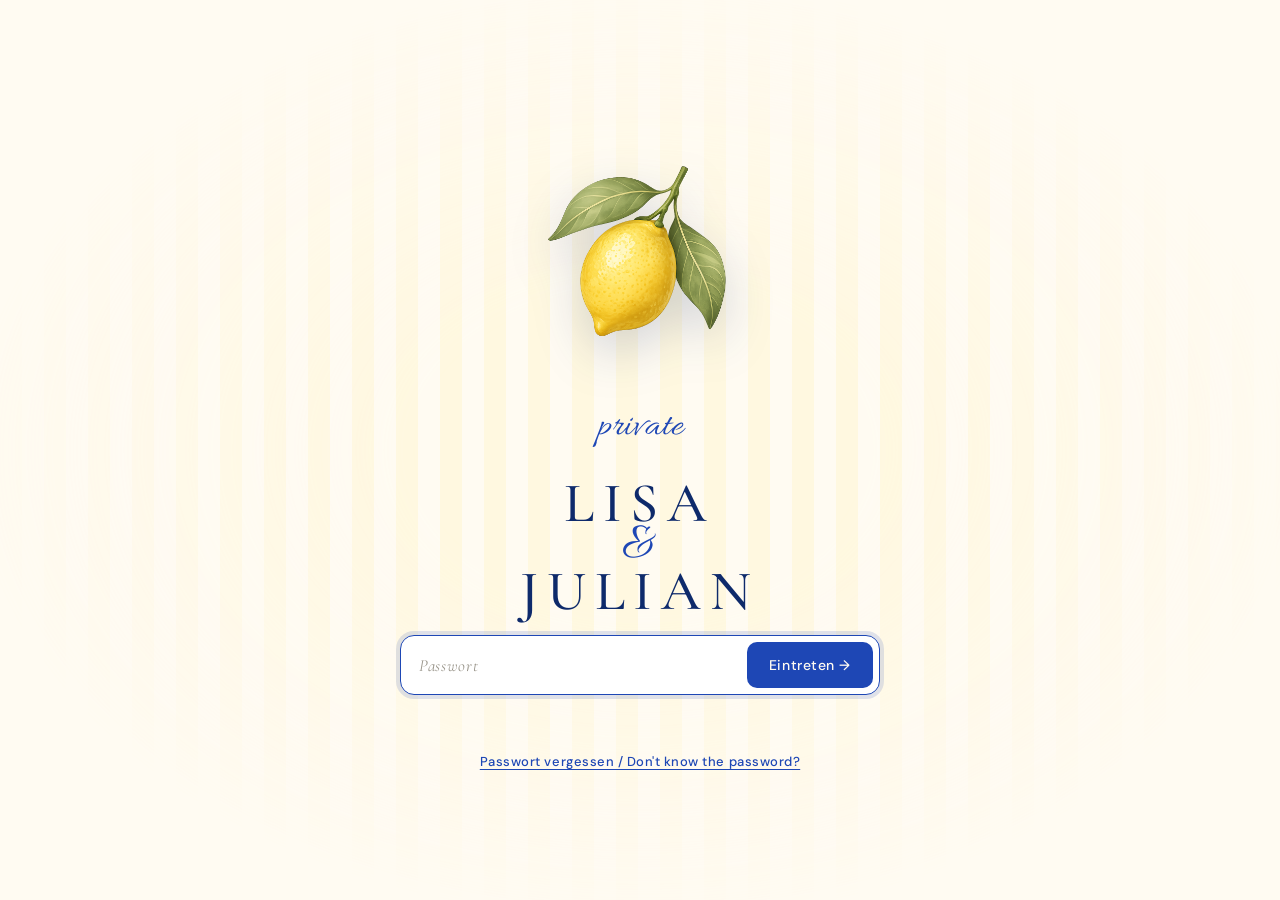
==== gate.html @ 46e2b334 "Add La Dolce Vita wedding website with hero photo Full static site: React 18 + Babel via CDN, no bui" ====
<!doctype html>
<html lang="de">
<head>
  <meta charset="utf-8" />
  <meta name="viewport" content="width=device-width, initial-scale=1" />
  <title>Lisa &amp; Julian · private Einladung</title>
  <link rel="icon" type="image/svg+xml" href="assets/logo-monogram.svg" />
  <link rel="stylesheet" href="colors_and_type.css" />

  <!-- Resources referenced as STRINGS — lifted for standalone bundling -->
  <meta name="ext-resource-dependency" content="assets/lemon.png" data-resource-id="lemonHero" />

  <!-- Standalone splash / no-JS fallback -->
  <template id="__bundler_thumbnail" data-bg-color="#FFFBF2">
    <svg viewBox="0 0 1200 800" xmlns="http://www.w3.org/2000/svg">
      <defs>
        <pattern id="stripe" patternUnits="userSpaceOnUse" width="44" height="44">
          <rect width="22" height="44" fill="#FFF4C9" />
          <rect x="22" width="22" height="44" fill="#FFFBF2" />
        </pattern>
      </defs>
      <rect width="1200" height="800" fill="#FFFBF2" />
      <rect x="350" y="120" width="500" height="500" rx="250" fill="url(#stripe)" stroke="#1E47B5" stroke-width="6" />
      <!-- simple stylized lemon -->
      <ellipse cx="600" cy="370" rx="120" ry="100" fill="none" stroke="#1E47B5" stroke-width="14" />
      <path d="M540 290 Q540 230 600 240 Q660 230 660 290" fill="none" stroke="#1E47B5" stroke-width="12" stroke-linecap="round" />
      <text x="600" y="720" text-anchor="middle" font-family="serif" font-size="64" letter-spacing="14" fill="#0E2A6B" font-weight="500">LISA &amp; JULIAN</text>
    </svg>
  </template>

  <style>
    html, body { height: 100%; }
    body {
      margin: 0;
      background: var(--bg-page);
      font-family: var(--font-sans);
      color: var(--fg-default);
      display: grid;
      place-items: center;
      padding: var(--space-5);
      box-sizing: border-box;
      overflow-x: hidden;
    }

    /* Soft yellow-stripe wash behind everything, gently masked */
    body::before {
      content: '';
      position: fixed; inset: 0;
      background: var(--pattern-stripes-yellow);
      opacity: 0.45;
      z-index: 0;
      -webkit-mask-image: radial-gradient(ellipse 70% 70% at center, black 25%, transparent 75%);
              mask-image: radial-gradient(ellipse 70% 70% at center, black 25%, transparent 75%);
      pointer-events: none;
    }

    .gate {
      position: relative;
      z-index: 1;
      width: 100%;
      max-width: 480px;
      text-align: center;
      display: flex;
      flex-direction: column;
      align-items: center;
      gap: var(--space-4);
      animation: rise 700ms var(--ease-out) both;
    }
    @keyframes rise {
      from { opacity: 0; transform: translateY(12px); }
      to   { opacity: 1; transform: translateY(0); }
    }

    /* Tiny top mark — guests immediately know they are on the right page */
    .gate-mark {
      display: inline-flex;
      align-items: baseline;
      gap: 6px;
      font: 500 13px/1 var(--font-sans);
      letter-spacing: 0.22em;
      text-transform: uppercase;
      color: var(--color-cobalt);
      background: rgba(255, 251, 242, 0.8);
      border: 1px solid var(--border-soft);
      padding: 8px 16px;
      border-radius: 999px;
      box-shadow: var(--shadow-xs);
    }
    .gate-mark .amp {
      font-family: var(--font-script);
      font-weight: 400;
      font-size: 22px;
      letter-spacing: 0;
      color: var(--color-cobalt);
      text-transform: none;
      line-height: 0;
      vertical-align: -3px;
    }

    /* Lemon hero — transparent illustration, floats free */
    .gate-lemon {
      width: 260px;
      max-width: 60vw;
      animation: lemonSway 8s ease-in-out infinite alternate;
      transform-origin: 50% 90%;
    }
    .gate-lemon img {
      width: 100%;
      height: auto;
      display: block;
      filter: drop-shadow(0 18px 24px rgba(14, 42, 107, 0.18));
    }
    @keyframes lemonSway {
      from { transform: rotate(-3deg); }
      to   { transform: rotate(3deg); }
    }

    /* Wordmark */
    .gate-names {
      font-family: var(--font-serif);
      font-weight: 500;
      font-size: clamp(40px, 8vw, 56px);
      line-height: 1;
      letter-spacing: 0.16em;
      color: var(--color-ink);
      display: flex;
      flex-direction: column;
      align-items: center;
      margin: var(--space-2) 0 0;
    }
    .gate-amp {
      font-family: var(--font-script);
      font-weight: 400;
      color: var(--color-cobalt);
      font-size: 0.95em;
      letter-spacing: 0;
      line-height: 0.7;
      margin: -0.05em 0;
    }
    .gate-meta {
      font: 500 11px/1 var(--font-sans);
      letter-spacing: 0.28em;
      text-transform: uppercase;
      color: var(--color-cobalt);
      margin-top: -2px;
    }

    .gate-subtitle {
      font: italic 17px/1.5 var(--font-serif);
      color: var(--color-muted);
      max-width: 32ch;
      margin: var(--space-2) 0 var(--space-3);
    }

    /* Password form */
    .gate-form {
      width: 100%;
      display: flex;
      flex-direction: column;
      gap: 10px;
      align-items: stretch;
    }
    .gate-input-row {
      display: flex;
      gap: 8px;
      background: #fff;
      border: 1.5px solid var(--border-mid);
      border-radius: 14px;
      padding: 6px 6px 6px 18px;
      transition: border-color 160ms, box-shadow 160ms;
    }
    .gate-input-row:focus-within {
      border-color: var(--color-cobalt);
      box-shadow: 0 0 0 4px rgba(30, 71, 181, 0.14);
    }
    .gate-input-row.is-wrong {
      animation: shake 360ms cubic-bezier(.36,.07,.19,.97);
      border-color: #C8543A;
      box-shadow: 0 0 0 4px rgba(200, 84, 58, 0.16);
    }
    @keyframes shake {
      10%, 90% { transform: translateX(-2px); }
      20%, 80% { transform: translateX(4px); }
      30%, 50%, 70% { transform: translateX(-6px); }
      40%, 60% { transform: translateX(6px); }
    }
    .gate-input {
      flex: 1;
      border: 0;
      outline: 0;
      background: transparent;
      font: 400 17px/1 var(--font-sans);
      letter-spacing: 0.04em;
      color: var(--color-charcoal);
      padding: 12px 0;
    }
    .gate-input::placeholder {
      color: var(--color-muted);
      opacity: 0.7;
      font-style: italic;
      font-family: var(--font-serif);
    }
    .gate-submit {
      border: 0;
      background: var(--color-cobalt);
      color: var(--color-cream);
      font: 500 14px/1 var(--font-sans);
      letter-spacing: 0.04em;
      padding: 0 22px;
      border-radius: 10px;
      cursor: pointer;
      transition: background 140ms;
      white-space: nowrap;
    }
    .gate-submit:hover { background: var(--color-ink); }
    .gate-submit:disabled { opacity: 0.4; cursor: not-allowed; }

    .gate-msg {
      font: 14px/1.4 var(--font-sans);
      color: var(--color-muted);
      min-height: 1.4em;
      transition: color 140ms;
    }
    .gate-msg.is-error { color: #8a2f1c; }

    /* Hint disclosure */
    .gate-hint {
      margin-top: var(--space-3);
      font: 13px/1.4 var(--font-sans);
      color: var(--color-muted);
    }
    .gate-hint-btn {
      background: none;
      border: 0;
      color: var(--color-cobalt);
      font: 500 13px var(--font-sans);
      letter-spacing: 0.04em;
      cursor: pointer;
      padding: 0;
      text-decoration: underline;
      text-underline-offset: 3px;
    }
    .gate-hint-text {
      display: none;
      font: italic 13px/1.5 var(--font-serif);
      color: var(--color-muted);
      margin-top: 6px;
      max-width: 36ch;
      margin-left: auto;
      margin-right: auto;
    }
    .gate-hint-text.is-open { display: block; }

    /* Tiny script flourish at top */
    .gate-private {
      font-family: var(--font-script);
      font-weight: 400;
      color: var(--color-cobalt);
      font-size: 38px;
      line-height: 1;
      margin: var(--space-1) 0;
    }
  </style>
</head>
<body>
  <main class="gate" role="main">
    <div class="gate-lemon" aria-hidden="true">
      <img src="assets/lemon.png" alt="" data-comment-anchor="57f0ed4e25-img" />
    </div>

    <span class="gate-private">private</span>

    <h1 class="gate-names">
      <span>LISA</span>
      <span class="gate-amp">&amp;</span>
      <span>JULIAN</span>
    </h1>
    <form class="gate-form" id="gateForm" autocomplete="off">
      <div class="gate-input-row" id="inputRow">
        <input
          class="gate-input"
          id="gatePassword"
          type="password"
          placeholder="Passwort"
          aria-label="Passwort"
          required
          autofocus
        />
        <button type="submit" class="gate-submit">
          Eintreten →
        </button>
      </div>
      <div class="gate-msg" id="gateMsg" role="status" aria-live="polite"></div>
    </form>

    <div class="gate-hint">
      <button type="button" class="gate-hint-btn" id="hintBtn" data-comment-anchor="795e91020e-button">
        Passwort vergessen / Don't know the password?
      </button>
      <div class="gate-hint-text" id="hintText">
        Schreibt uns kurz an <a href="mailto:hallo@lisa-und-julian.de">hallo@lisa-und-julian.de</a>
        — wir helfen sofort weiter 🍋
      </div>
    </div>
  </main>

  <script>
    // -----------------------------------------------------------------
    // Configure your password here. Change as needed.
    // -----------------------------------------------------------------
    const PASSWORD = 'garda2027';
    const REDIRECT_TO = 'index.html';

    // Notes:
    // - This is a *soft* gate (client-side only). Anyone determined can
    //   view the source. For a real lock, put the gate on a server.
    // - We normalize input (trim + lowercase) so guests don't get caught
    //   on capitalization or trailing spaces.

    const form = document.getElementById('gateForm');
    const input = document.getElementById('gatePassword');
    const row = document.getElementById('inputRow');
    const msg = document.getElementById('gateMsg');

    // Already unlocked? Skip straight through.
    if (sessionStorage.getItem('jl-gate-unlocked') === '1') {
      location.replace(REDIRECT_TO);
    }

    form.addEventListener('submit', (e) => {
      e.preventDefault();
      const v = (input.value || '').trim().toLowerCase();
      if (v === PASSWORD.toLowerCase()) {
        msg.textContent = 'Willkommen — wir leiten Dich weiter ✨';
        msg.classList.remove('is-error');
        sessionStorage.setItem('jl-gate-unlocked', '1');
        setTimeout(() => { location.href = REDIRECT_TO; }, 600);
      } else {
        msg.textContent = 'Hmm, das war nicht ganz richtig. Versuch es nochmal.';
        msg.classList.add('is-error');
        row.classList.remove('is-wrong');
        // force reflow so the animation can replay
        void row.offsetWidth;
        row.classList.add('is-wrong');
        input.select();
      }
    });

    document.getElementById('hintBtn').addEventListener('click', () => {
      document.getElementById('hintText').classList.toggle('is-open');
    });

    // Quietly clear the error state when the user starts typing again.
    input.addEventListener('input', () => {
      if (msg.classList.contains('is-error')) {
        msg.textContent = '';
        msg.classList.remove('is-error');
        row.classList.remove('is-wrong');
      }
    });
  </script>
</body>
</html>
---- colors_and_type.css ----
/* =========================================================
   Lisa & Julian Wedding — Design Tokens
   "La Dolce Vita" on Lago di Garda
   ========================================================= */

/* ---------- Fonts (Google Fonts substitutions) ----------
   NOTE: No source font files were provided with the inspo.
   These are closest-match Google Fonts. Flag to user — swap
   for licensed wedding-stationery fonts if you have them.

   Allura            ↔ brush-script display ("Save the Date", "La Dolce Vita")
   Cormorant Garamond↔ classic high-contrast serif (names, large display)
   DM Sans           ↔ clean friendly body sans (paragraphs, UI)
*/
@import url('https://fonts.googleapis.com/css2?family=Allura&family=Cormorant+Garamond:ital,wght@0,300;0,400;0,500;0,600;0,700;1,400&family=DM+Sans:opsz,wght@9..40,300;9..40,400;9..40,500;9..40,600;9..40,700&display=swap');

:root {
  /* =========================================================
     COLORS — Pastel Mediterranean palette
     ========================================================= */

  /* Yellows — sunny, pastel, lemon */
  --color-lemon-50:  #FFFBEC;  /* near-cream wash, default page bg */
  --color-lemon-100: #FFF4C9;  /* pale pastel yellow — stripes light */
  --color-lemon-200: #FCE789;  /* soft butter yellow — stripes mid */
  --color-lemon-300: #F8D34A;  /* sunny lemon — accent buttons */
  --color-lemon-400: #F2B81E;  /* deep ripe lemon — illustration fill */
  --color-lemon-500: #D89A05;  /* amber accent for hover */

  /* Blues — sky, cobalt, ink */
  --color-sky-50:    #F1F6FC;  /* faintest sky wash */
  --color-sky-100:   #DCE9F8;  /* pastel sky for stripes / cards */
  --color-sky-200:   #B8D2F1;  /* mid sky for chips, hover */
  --color-sky-300:   #87B0E0;  /* clear-day sky */
  --color-sky-400:   #5187CC;  /* mid cobalt */
  --color-cobalt:    #1E47B5;  /* primary brand blue — links, buttons, ink */
  --color-ink:       #0E2A6B;  /* deepest ink blue — display headings */

  /* Neutrals — warm whites, off-white linen, soft sage tints */
  --color-cream:     #FFFBF2;  /* soft cream paper */
  --color-paper:     #F8F2E2;  /* warmer paper, used for cards */
  --color-linen:     #EFE8D4;  /* linen surface */
  --color-sage-100:  #DFE5D3;  /* greenery muted */
  --color-sage-300:  #88A176;  /* lemon-leaf green for illustrations */
  --color-charcoal:  #2A2620;  /* warm body text */
  --color-muted:     #6F695A;  /* secondary text */

  /* Semantic ------------------------------------------------ */
  --bg-page:        var(--color-cream);
  --bg-surface:     #FFFFFFEE;
  --bg-card:        var(--color-paper);
  --bg-inset:       var(--color-lemon-50);

  --fg-default:     var(--color-charcoal);
  --fg-muted:       var(--color-muted);
  --fg-display:     var(--color-ink);          /* names, display headings */
  --fg-script:      var(--color-cobalt);       /* brush-script highlights */
  --fg-on-blue:     var(--color-lemon-50);
  --fg-on-yellow:   var(--color-cobalt);

  --accent-primary:   var(--color-cobalt);
  --accent-secondary: var(--color-lemon-300);
  --accent-soft:      var(--color-sky-100);

  --border-soft:   #E7DEC6;
  --border-mid:    #C9BE9E;
  --border-strong: var(--color-cobalt);

  --link:          var(--color-cobalt);
  --link-hover:    var(--color-ink);

  /* =========================================================
     TYPOGRAPHY — three voices: script, serif, sans
     ========================================================= */
  --font-script:   'Allura', 'Snell Roundhand', 'Apple Chancery', cursive;
  --font-serif:    'Cormorant Garamond', 'Garamond', 'Iowan Old Style', serif;
  --font-sans:     'DM Sans', -apple-system, 'Helvetica Neue', sans-serif;

  /* Type scale (1.25 ratio, gently exaggerated at the top) */
  --fs-50:  12px;
  --fs-75:  14px;
  --fs-100: 16px;   /* body */
  --fs-200: 18px;
  --fs-300: 22px;
  --fs-400: 28px;
  --fs-500: 36px;
  --fs-600: 48px;
  --fs-700: 64px;
  --fs-800: 88px;
  --fs-900: 120px;  /* hero script */

  --lh-tight:   1.08;
  --lh-snug:    1.2;
  --lh-normal:  1.45;
  --lh-relaxed: 1.65;

  --tracking-wide:    0.18em;   /* eyebrow caps */
  --tracking-display: 0.04em;   /* big serif names */
  --tracking-normal:  0;

  /* =========================================================
     SPACING — 4 px base
     ========================================================= */
  --space-1:  4px;
  --space-2:  8px;
  --space-3:  12px;
  --space-4:  16px;
  --space-5:  24px;
  --space-6:  32px;
  --space-7:  48px;
  --space-8:  64px;
  --space-9:  96px;
  --space-10: 128px;

  /* =========================================================
     RADII — gently rounded; arches at the top
     ========================================================= */
  --radius-xs:    4px;
  --radius-sm:    8px;
  --radius-md:    14px;
  --radius-lg:    22px;
  --radius-pill:  999px;
  --radius-arch:  50% 50% 8px 8px / 60% 60% 8px 8px;  /* invitation arch */

  /* =========================================================
     SHADOWS — soft, paper-on-linen
     ========================================================= */
  --shadow-xs: 0 1px 2px rgba(14, 42, 107, 0.06);
  --shadow-sm: 0 2px 8px rgba(14, 42, 107, 0.08);
  --shadow-md: 0 10px 24px -8px rgba(14, 42, 107, 0.18), 0 2px 6px rgba(14, 42, 107, 0.08);
  --shadow-lg: 0 24px 48px -20px rgba(14, 42, 107, 0.28), 0 4px 14px rgba(14, 42, 107, 0.10);

  /* =========================================================
     MOTION
     ========================================================= */
  --ease-out:   cubic-bezier(0.22, 1, 0.36, 1);
  --ease-soft:  cubic-bezier(0.4, 0, 0.2, 1);
  --dur-fast:   140ms;
  --dur-base:   240ms;
  --dur-slow:   420ms;

  /* =========================================================
     SIGNATURE PATTERN — yellow stripes
     The visual DNA of this brand.
     ========================================================= */
  --pattern-stripes-yellow:
    repeating-linear-gradient(
      90deg,
      var(--color-lemon-100) 0 22px,
      var(--color-cream)     22px 44px
    );
  --pattern-stripes-yellow-fine:
    repeating-linear-gradient(
      90deg,
      var(--color-lemon-200) 0 10px,
      var(--color-cream)     10px 22px
    );
  --pattern-stripes-blue:
    repeating-linear-gradient(
      90deg,
      var(--color-sky-100) 0 22px,
      #FFFFFF              22px 44px
    );
}

/* =========================================================
   SEMANTIC TYPE — apply on bare HTML
   ========================================================= */
html {
  font-size: 16px;
  color: var(--fg-default);
  background: var(--bg-page);
}
body {
  font-family: var(--font-sans);
  font-size: var(--fs-100);
  line-height: var(--lh-relaxed);
  color: var(--fg-default);
  -webkit-font-smoothing: antialiased;
  text-rendering: optimizeLegibility;
}

/* Display / hero — brush script (rare, BIG, used for hero moments) */
.t-hero-script {
  font-family: var(--font-script);
  font-weight: 400;
  font-size: clamp(72px, 12vw, var(--fs-900));
  line-height: 0.95;
  color: var(--accent-primary);
  letter-spacing: 0;
}

/* Names / monumental — wide-letterspaced classic serif */
h1, .t-display {
  font-family: var(--font-serif);
  font-weight: 500;
  font-size: var(--fs-700);
  line-height: var(--lh-tight);
  letter-spacing: var(--tracking-display);
  color: var(--fg-display);
  margin: 0;
}

h2, .t-h2 {
  font-family: var(--font-serif);
  font-weight: 500;
  font-size: var(--fs-500);
  line-height: var(--lh-snug);
  color: var(--fg-display);
  margin: 0;
}

h3, .t-h3 {
  font-family: var(--font-serif);
  font-weight: 500;
  font-size: var(--fs-400);
  line-height: var(--lh-snug);
  color: var(--fg-display);
  margin: 0;
}

/* Eyebrow caps — small all-caps sans, wide tracked. Used a lot. */
.t-eyebrow {
  font-family: var(--font-sans);
  font-weight: 500;
  font-size: var(--fs-75);
  text-transform: uppercase;
  letter-spacing: var(--tracking-wide);
  color: var(--accent-primary);
}

/* Script accent — small or mid-sized cursive ("the", "and", "Save") */
.t-script {
  font-family: var(--font-script);
  font-weight: 400;
  color: var(--accent-primary);
  font-size: var(--fs-500);
  line-height: 1;
}

p, .t-body {
  font-family: var(--font-sans);
  font-size: var(--fs-100);
  line-height: var(--lh-relaxed);
  color: var(--fg-default);
  margin: 0 0 var(--space-4);
  text-wrap: pretty;
}

.t-lead {
  font-family: var(--font-serif);
  font-style: italic;
  font-weight: 400;
  font-size: var(--fs-300);
  line-height: var(--lh-normal);
  color: var(--fg-muted);
}

.t-caption {
  font-family: var(--font-sans);
  font-size: var(--fs-75);
  color: var(--fg-muted);
}

a {
  color: var(--link);
  text-decoration: underline;
  text-decoration-thickness: 1px;
  text-underline-offset: 3px;
  transition: color var(--dur-fast) var(--ease-out);
}
a:hover { color: var(--link-hover); }

/* =========================================================
   UTILITIES — small, used everywhere
   ========================================================= */
.bg-stripes-yellow { background: var(--pattern-stripes-yellow); }
.bg-stripes-blue   { background: var(--pattern-stripes-blue); }
.bg-paper          { background: var(--bg-card); }
.bg-cream          { background: var(--bg-page); }
.bg-cobalt         { background: var(--color-cobalt); color: var(--fg-on-blue); }
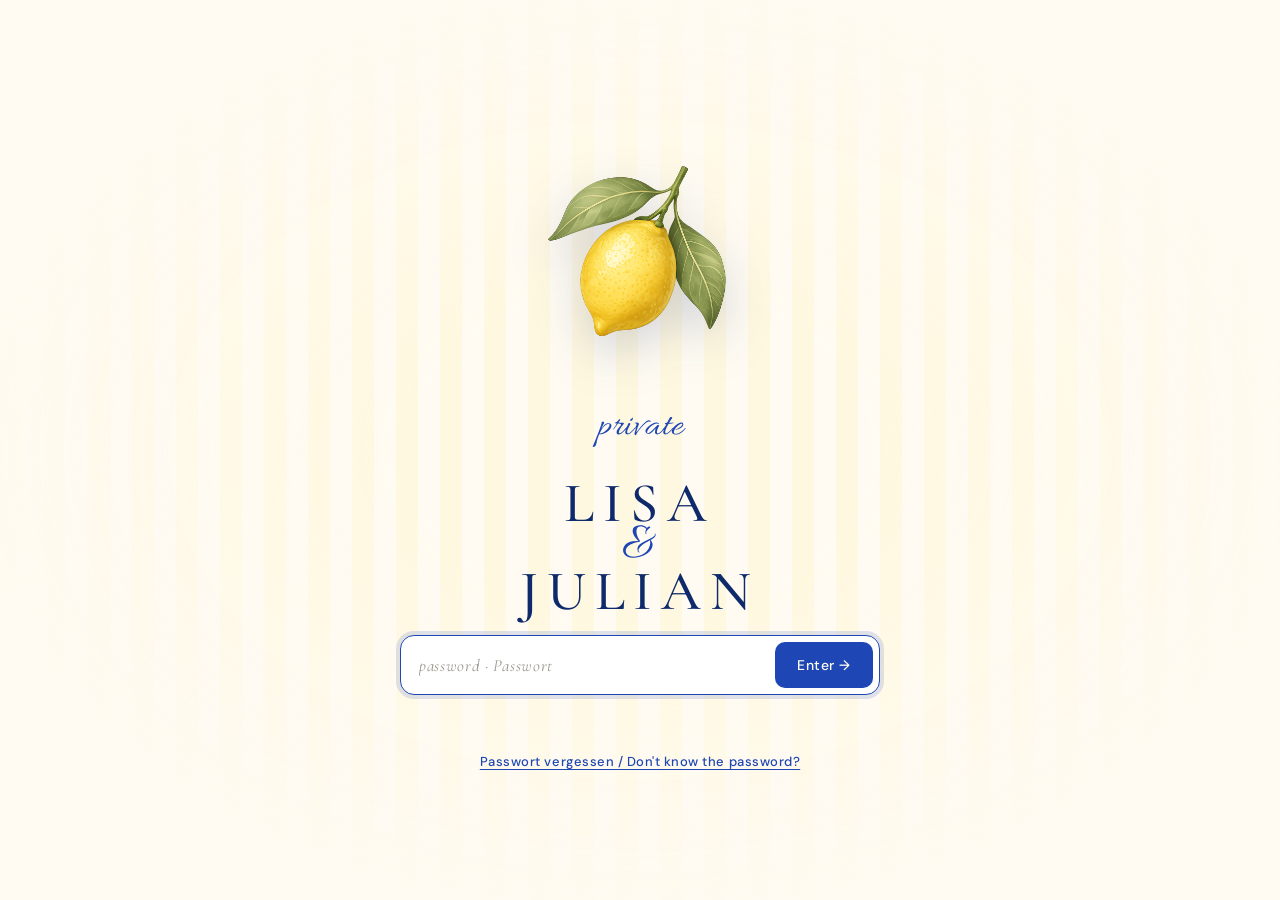
==== commit 4c4640a4: "Update gate: dual password routing (lemon→EN, zitrone→DE) Co-Authored-By: Claude Sonnet 4.6 <noreply" ====
--- a/gate.html
+++ b/gate.html
@@ -281,13 +281,13 @@
           class="gate-input"
           id="gatePassword"
           type="password"
-          placeholder="Passwort"
-          aria-label="Passwort"
+          placeholder="password · Passwort"
+          aria-label="Password"
           required
           autofocus
         />
         <button type="submit" class="gate-submit">
-          Eintreten →
+          Enter →
         </button>
       </div>
       <div class="gate-msg" id="gateMsg" role="status" aria-live="polite"></div>
@@ -305,42 +305,38 @@
   </main>
 
   <script>
-    // -----------------------------------------------------------------
-    // Configure your password here. Change as needed.
-    // -----------------------------------------------------------------
-    const PASSWORD = 'garda2027';
-    const REDIRECT_TO = 'index.html';
-
-    // Notes:
-    // - This is a *soft* gate (client-side only). Anyone determined can
-    //   view the source. For a real lock, put the gate on a server.
-    // - We normalize input (trim + lowercase) so guests don't get caught
-    //   on capitalization or trailing spaces.
-
-    const form = document.getElementById('gateForm');
+    // "lemon"   → English site
+    // "zitrone" → German site
+    const PASSWORDS = {
+      'lemon':   'index-en.html',
+      'zitrone': 'index.html',
+    };
+
+    const form  = document.getElementById('gateForm');
     const input = document.getElementById('gatePassword');
-    const row = document.getElementById('inputRow');
-    const msg = document.getElementById('gateMsg');
-
-    // Already unlocked? Skip straight through.
-    if (sessionStorage.getItem('jl-gate-unlocked') === '1') {
-      location.replace(REDIRECT_TO);
-    }
+    const row   = document.getElementById('inputRow');
+    const msg   = document.getElementById('gateMsg');
+
+    // Already unlocked? Send straight to the stored destination.
+    const saved = sessionStorage.getItem('jl-gate-redirect');
+    if (saved) location.replace(saved);
 
     form.addEventListener('submit', (e) => {
       e.preventDefault();
-      const v = (input.value || '').trim().toLowerCase();
-      if (v === PASSWORD.toLowerCase()) {
-        msg.textContent = 'Willkommen — wir leiten Dich weiter ✨';
+      const v    = (input.value || '').trim().toLowerCase();
+      const dest = PASSWORDS[v];
+      if (dest) {
+        msg.textContent = v === 'zitrone'
+          ? 'Willkommen — wir leiten Dich weiter ✨'
+          : 'Welcome — taking you there ✨';
         msg.classList.remove('is-error');
-        sessionStorage.setItem('jl-gate-unlocked', '1');
-        setTimeout(() => { location.href = REDIRECT_TO; }, 600);
+        sessionStorage.setItem('jl-gate-redirect', dest);
+        setTimeout(() => { location.href = dest; }, 600);
       } else {
-        msg.textContent = 'Hmm, das war nicht ganz richtig. Versuch es nochmal.';
+        msg.textContent = 'Not quite — try again. · Nicht ganz — versuch es nochmal.';
         msg.classList.add('is-error');
         row.classList.remove('is-wrong');
-        // force reflow so the animation can replay
-        void row.offsetWidth;
+        void row.offsetWidth; // force reflow so shake replays
         row.classList.add('is-wrong');
         input.select();
       }
@@ -350,7 +346,6 @@
       document.getElementById('hintText').classList.toggle('is-open');
     });
 
-    // Quietly clear the error state when the user starts typing again.
     input.addEventListener('input', () => {
       if (msg.classList.contains('is-error')) {
         msg.textContent = '';
